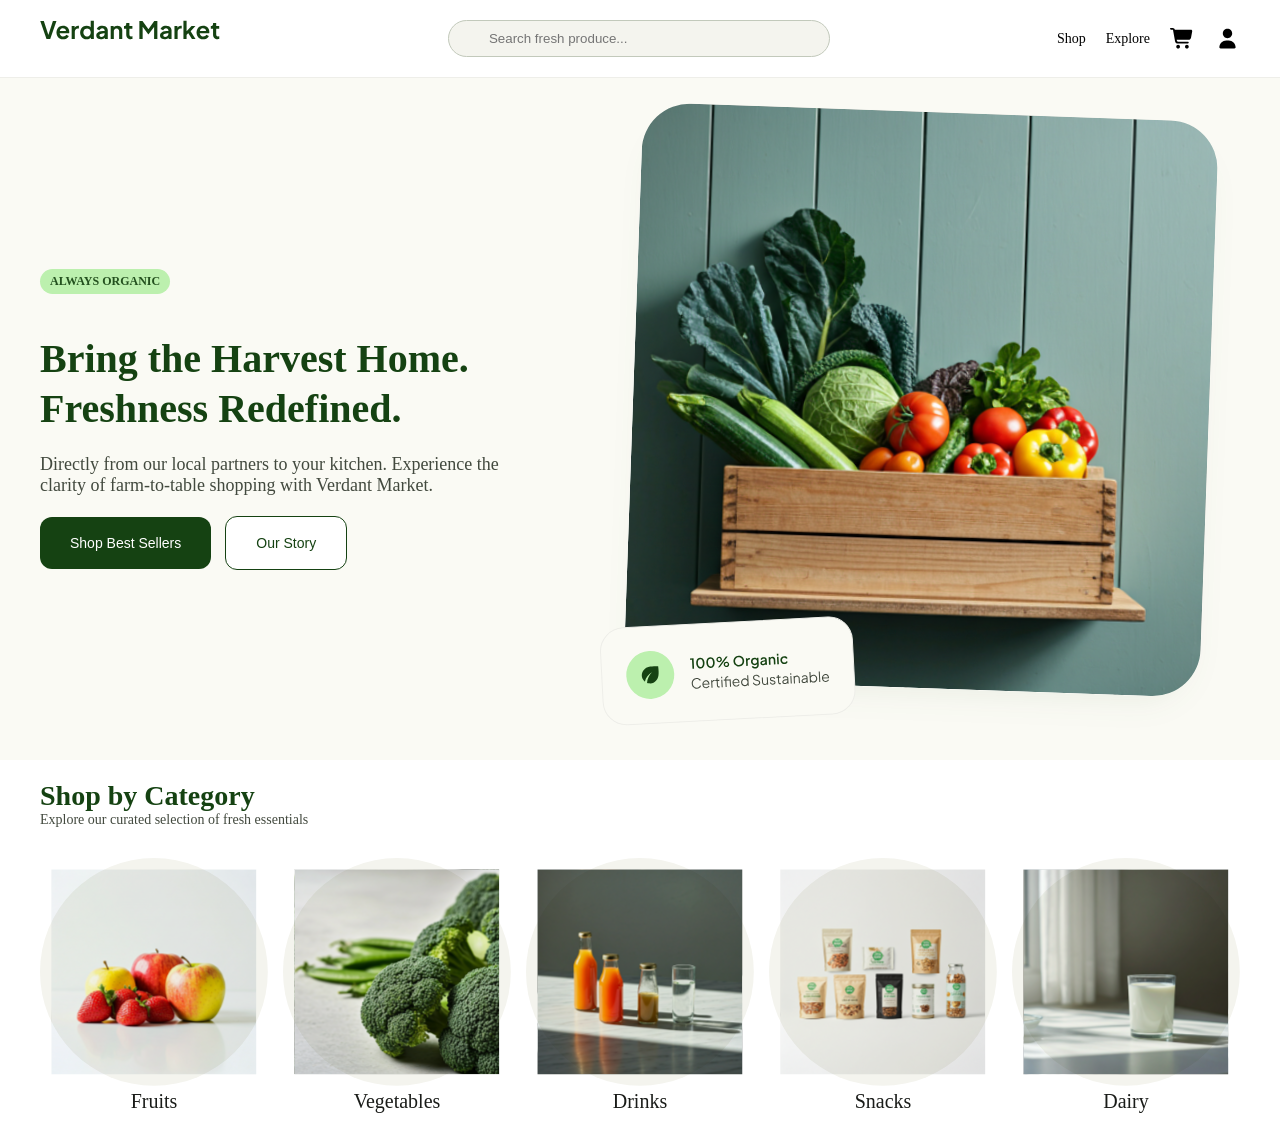
==== index.html @ 150e4558 "Создал 3-ий section" ====
<!doctype html>
<html lang="en">
  <head>
    <meta charset="UTF-8" />
    <meta name="viewport" content="width=device-width, initial-scale=1.0" />
    <title>Document</title>
    <link rel="stylesheet" href="./style.css" />
  </head>
  <body>
    <head>
      <section class="q">
        <img src="./img/logo.svg" alt="" class="e" />
        <form action="">
          <input type="text" class="w" placeholder="Search fresh produce..." />
        </form>
        <div class="r">
          <h3 class="t">Shop</h3>
          <h3 class="t">Explore</h3>
          <svg
            class="y"
            xmlns="http://www.w3.org/2000/svg"
            viewBox="0 0 640 640"
          >
            <!--!Font Awesome Free v7.2.0 by @fontawesome - https://fontawesome.com License - https://fontawesome.com/license/free Copyright 2026 Fonticons, Inc.-->
            <path
              fill="rgb(0, 0, 0)"
              d="M24 48C10.7 48 0 58.7 0 72C0 85.3 10.7 96 24 96L69.3 96C73.2 96 76.5 98.8 77.2 102.6L129.3 388.9C135.5 423.1 165.3 448 200.1 448L456 448C469.3 448 480 437.3 480 424C480 410.7 469.3 400 456 400L200.1 400C188.5 400 178.6 391.7 176.5 380.3L171.4 352L475 352C505.8 352 532.2 330.1 537.9 299.8L568.9 133.9C572.6 114.2 557.5 96 537.4 96L124.7 96L124.3 94C119.5 67.4 96.3 48 69.2 48L24 48zM208 576C234.5 576 256 554.5 256 528C256 501.5 234.5 480 208 480C181.5 480 160 501.5 160 528C160 554.5 181.5 576 208 576zM432 576C458.5 576 480 554.5 480 528C480 501.5 458.5 480 432 480C405.5 480 384 501.5 384 528C384 554.5 405.5 576 432 576z"
            />
          </svg>
          <svg
            class="y"
            xmlns="http://www.w3.org/2000/svg"
            viewBox="0 0 640 640"
          >
            <!--!Font Awesome Free v7.2.0 by @fontawesome - https://fontawesome.com License - https://fontawesome.com/license/free Copyright 2026 Fonticons, Inc.-->
            <path
              fill="rgb(0, 0, 0)"
              d="M320 312C386.3 312 440 258.3 440 192C440 125.7 386.3 72 320 72C253.7 72 200 125.7 200 192C200 258.3 253.7 312 320 312zM290.3 368C191.8 368 112 447.8 112 546.3C112 562.7 125.3 576 141.7 576L498.3 576C514.7 576 528 562.7 528 546.3C528 447.8 448.2 368 349.7 368L290.3 368z"
            />
          </svg>
        </div>
      </section>
    </head>
    <main>
      <section class="q s">
        <div>
          <p class="u">ALWAYS ORGANIC</p>
          <h3 class="i">
            Bring the Harvest Home. <br />
            Freshness Redefined.
          </h3>
          <h3 class="o">
            Directly from our local partners to your kitchen. Experience the
            <br />
            clarity of farm-to-table shopping with Verdant Market.
          </h3>
          <button class="p">Shop Best Sellers</button>
          <button class="p a">Our Story</button>
        </div>
        <div>
            <img src="./img/img1.svg" alt="">
        </div>
      </section>
      <section class="d">
        <h3 class="f">Shop by Category</h3>
        <h3 class="g">Explore our curated selection of fresh essentials</h3>
        <div class="h">
            <div class="j">
                <img src="img/img2.svg" class="l" alt="">
                <h3 class="k">Fruits</h3>
            </div>
            <div class="j">
                <img src="img/img3.svg" class="l" alt="">
                <h3 class="k">Vegetables</h3>
            </div>
            <div class="j">
                <img src="img/img4.svg" class="l" alt="">
                <h3 class="k">Drinks</h3>
            </div>
            <div class="j">
                <img src="img/img5.svg" class="l" alt="">
                <h3 class="k">Snacks</h3>
            </div>
            <div class="j c">
                <img src="img/img6.svg" class="l z" alt="">
                <h3 class="k">Dairy</h3>
            </div>
        </div>
      </section>
    </main>
  </body>
</html>
---- style.css ----
* {
  margin: 0px;
}
.q {
  display: flex;
  justify-content: space-between;
  padding: 20px 40px;
  align-items: center;
}
.w {
  width: 300px;
  border-radius: 30px;
  border: 1px solid #c2c9bb;
  background-color: #f4f4ee;
  padding: 10px 40px;
}
.e {
  margin-top: -20px;
}
.r {
  display: flex;
  gap: 20px;
  align-items: center;
}
.t {
  font-size: 14px;
  font-weight: 100;
}
.y {
  width: 25px;
}
.u {
  background-color: #bcf0ae;
  color: #23501e;
  border-radius: 30px;
  padding: 5px 10px;
  font-size: 12px;
  font-weight: 700;
  margin-bottom: 20px;
  display: inline-block;
}
.i {
  font-size: 40px;
  line-height: 50px;
  font-weight: 700;
  margin: 20px 0px;
  color: #154212;
}
.o {
  font-size: 18px;
  color: #42493e;
  font-weight: 100;
  margin: 20px 0px;
}
.p {
  background-color: #154212;
  color: white;
  font-size: 14px;
  font-weight: 500;
  border-radius: 12px;
  border: none;
  padding: 18px 30px;
  display: inline-block;
}
.a {
  color: #154212;
  border: 1px solid #154212;
  background-color: white;
  margin-left: 10px;
}
.s {
  background-color: #fafaf4;
  border-top: 1px solid #eeeee9;
}
.d {
  padding: 20px 40px;
}
.f {
  font-size: 28px;
  font-weight: 600;
  color: #154212;
}
.g {
  font-size: 14px;
  font-weight: 100;
  color: #42493e;
}
.h {
  margin-top: 30px;
  display: flex;
  align-items: center;
  justify-content: space-between;
}
.j {
  width: 19%;
  text-align: center;
  color: #1a1c19;
}
.k {
  font-size: 20px;
  font-weight: 300;
}
.l {
  width: 100%;
}
.z {
  width: 100%;
}
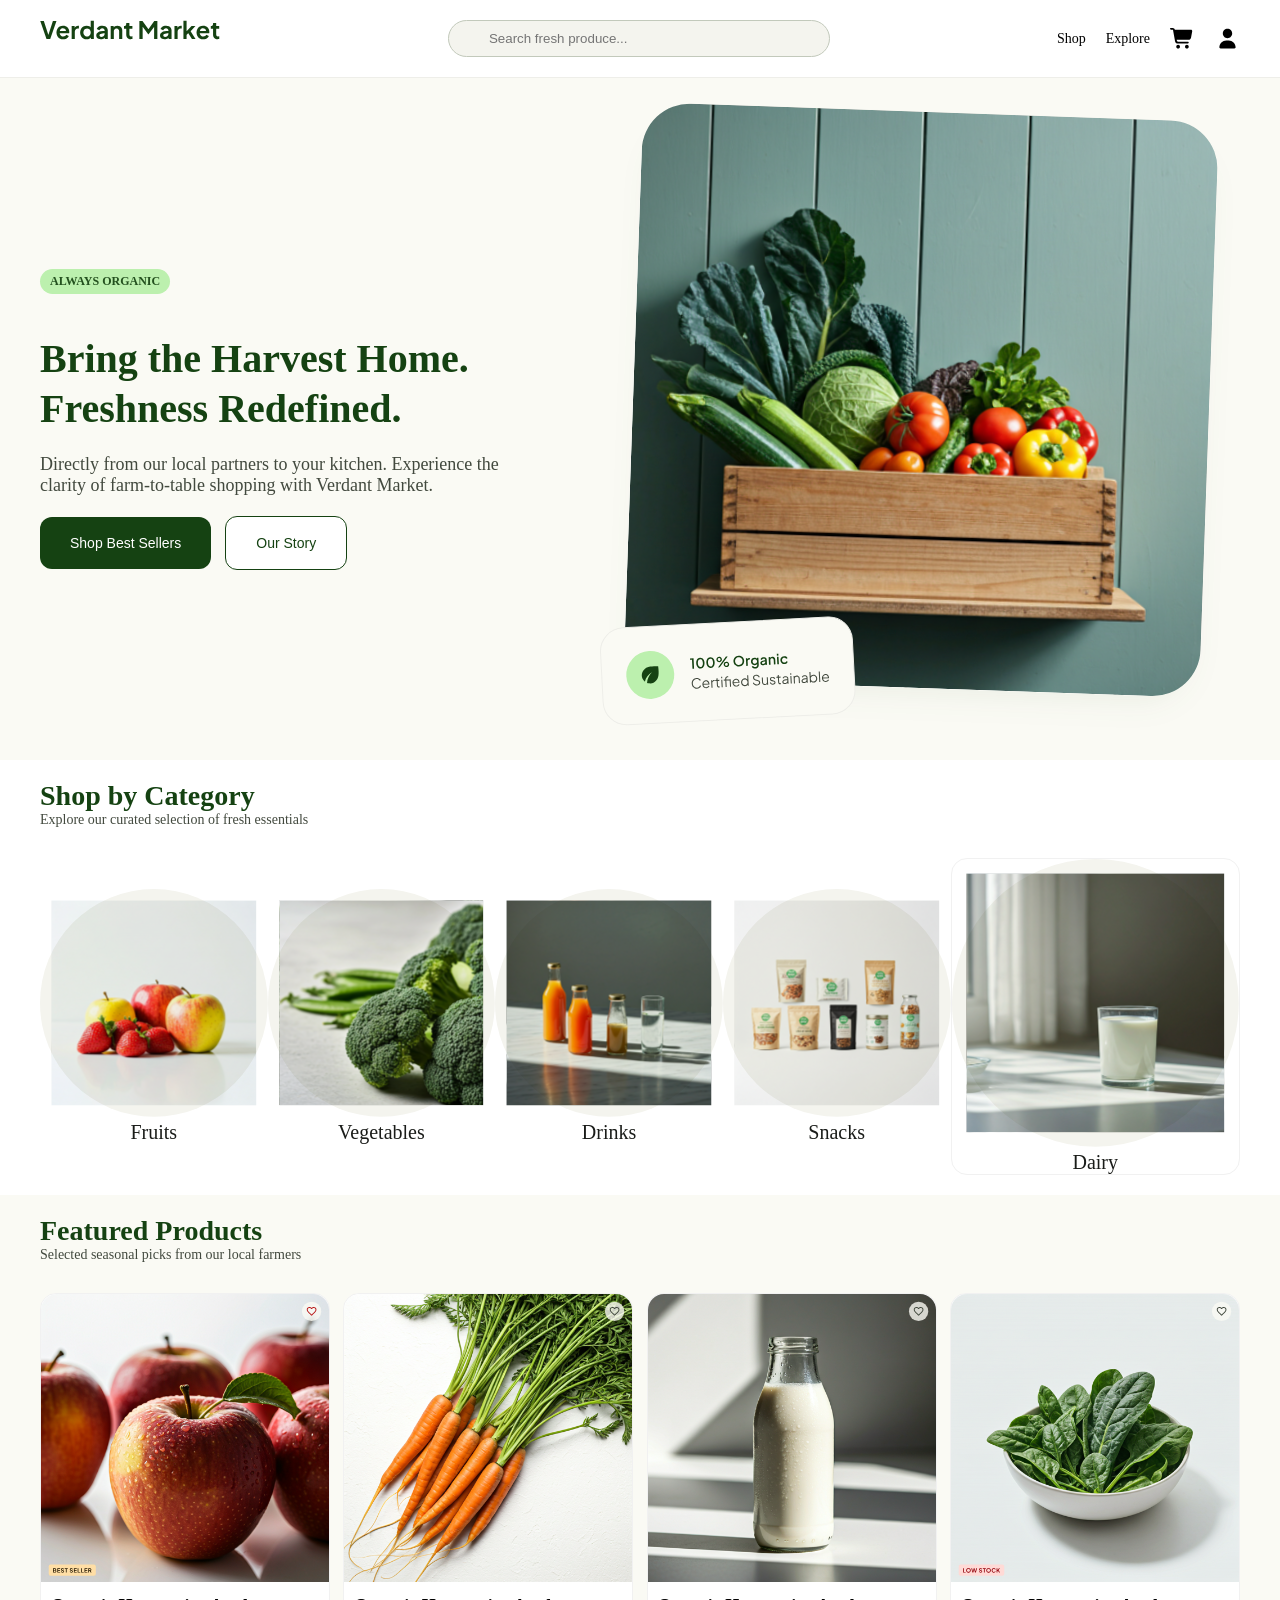
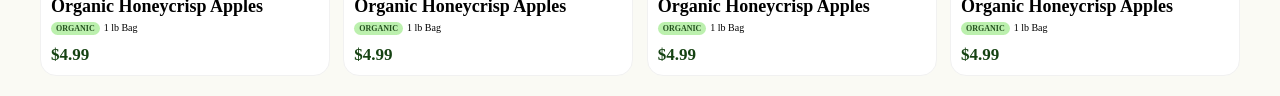
==== commit 0423f810: "Создал 4-ый section" ====
--- a/index.html
+++ b/index.html
@@ -58,32 +58,74 @@
           <button class="p a">Our Story</button>
         </div>
         <div>
-            <img src="./img/img1.svg" alt="">
+          <img src="./img/img1.svg" alt="" />
         </div>
       </section>
       <section class="d">
         <h3 class="f">Shop by Category</h3>
         <h3 class="g">Explore our curated selection of fresh essentials</h3>
         <div class="h">
-            <div class="j">
-                <img src="img/img2.svg" class="l" alt="">
-                <h3 class="k">Fruits</h3>
+          <div class="j">
+            <img src="img/img2.svg" class="l" alt="" />
+            <h3 class="k">Fruits</h3>
+          </div>
+          <div class="j">
+            <img src="img/img3.svg" class="l" alt="" />
+            <h3 class="k">Vegetables</h3>
+          </div>
+          <div class="j">
+            <img src="img/img4.svg" class="l" alt="" />
+            <h3 class="k">Drinks</h3>
+          </div>
+          <div class="j">
+            <img src="img/img5.svg" class="l" alt="" />
+            <h3 class="k">Snacks</h3>
+          </div>
+          <div class="j c">
+            <img src="img/img6.svg" class="l z" alt="" />
+            <h3 class="k">Dairy</h3>
+          </div>
+        </div>
+      </section>
+      <section class="d x">
+        <h3 class="f">Featured Products</h3>
+        <h3 class="g">Selected seasonal picks from our local farmers</h3>
+        <div class="h">
+            <div class="c">
+                <img src="./img/img7.svg" class="n" alt="">
+                <div class="v">
+                    <h3 class="b">Organic Honeycrisp Apples</h3>
+                    <p class="u m">ORGANIC</p>
+                    <p class="q2">1 lb Bag</p>
+                    <p class="w2">$4.99</p>
+                </div>
             </div>
-            <div class="j">
-                <img src="img/img3.svg" class="l" alt="">
-                <h3 class="k">Vegetables</h3>
+            <div class="c">
+                <img src="./img/img8.svg" class="n" alt="">
+                <div class="v">
+                    <h3 class="b">Organic Honeycrisp Apples</h3>
+                    <p class="u m">ORGANIC</p>
+                    <p class="q2">1 lb Bag</p>
+                    <p class="w2">$4.99</p>
+                </div>
             </div>
-            <div class="j">
-                <img src="img/img4.svg" class="l" alt="">
-                <h3 class="k">Drinks</h3>
+            <div class="c">
+                <img src="./img/img9.svg" class="n" alt="">
+                <div class="v">
+                    <h3 class="b">Organic Honeycrisp Apples</h3>
+                    <p class="u m">ORGANIC</p>
+                    <p class="q2">1 lb Bag</p>
+                    <p class="w2">$4.99</p>
+                </div>
             </div>
-            <div class="j">
-                <img src="img/img5.svg" class="l" alt="">
-                <h3 class="k">Snacks</h3>
-            </div>
-            <div class="j c">
-                <img src="img/img6.svg" class="l z" alt="">
-                <h3 class="k">Dairy</h3>
+            <div class="c">
+                <img src="./img/img10.svg" class="n" alt="">
+                <div class="v">
+                    <h3 class="b">Organic Honeycrisp Apples</h3>
+                    <p class="u m">ORGANIC</p>
+                    <p class="q2">1 lb Bag</p>
+                    <p class="w2">$4.99</p>
+                </div>
             </div>
         </div>
       </section>
--- a/style.css
+++ b/style.css
@@ -105,4 +105,40 @@
 }
 .z {
   width: 100%;
+}
+.x{
+  background-color: #fafaf4;
+}
+.c{
+  width: 24%;
+  border-radius: 16px;
+  border: 1px solid rgb(241, 241, 241);
+  background-color: white;
+}
+.v{
+  padding: 10px;
+}
+.b{
+  font-size: 18px;
+}
+.n{
+  width: 100%;
+  border-top-right-radius: 16px;
+  border-top-left-radius: 16px;
+}
+.m{
+  font-size: 8px;
+  font-weight: 900;
+  padding: 2px 5px;
+}
+.q2{
+  font-size: 10px;
+  display: inline-block;
+  font-weight: 500;
+}
+.w2{
+  color: #154212;
+  font-size: 17px;
+  font-weight: 600;
+  margin-top: -10px;
 }
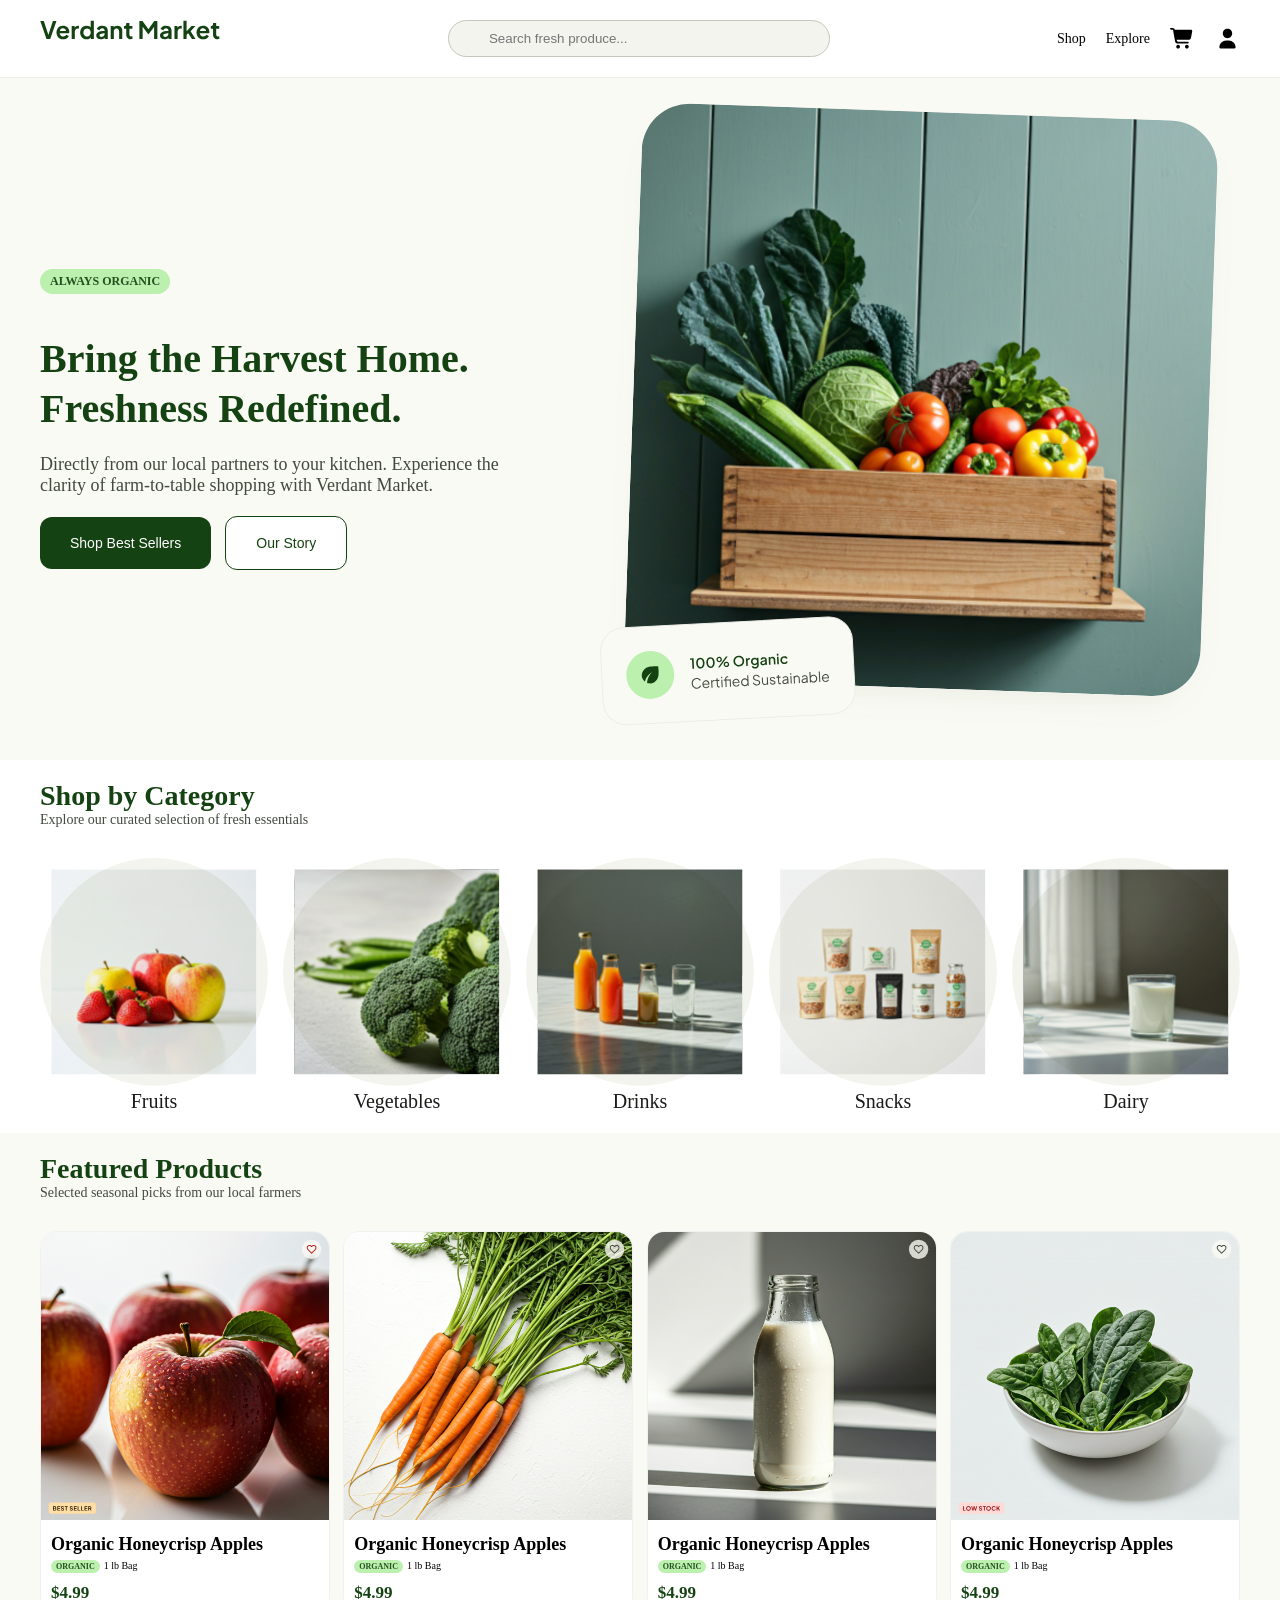
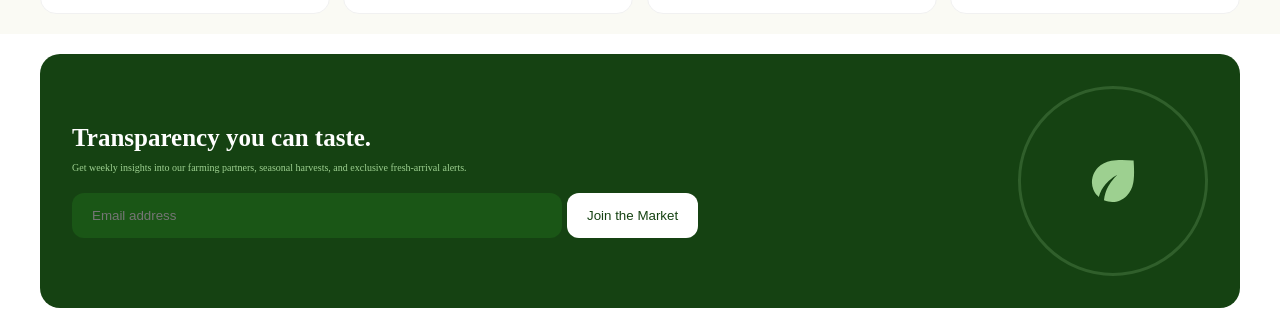
==== commit 4757eb17: "Создал 5-ый section" ====
--- a/index.html
+++ b/index.html
@@ -81,7 +81,7 @@
             <img src="img/img5.svg" class="l" alt="" />
             <h3 class="k">Snacks</h3>
           </div>
-          <div class="j c">
+          <div class="j">
             <img src="img/img6.svg" class="l z" alt="" />
             <h3 class="k">Dairy</h3>
           </div>
@@ -91,42 +91,58 @@
         <h3 class="f">Featured Products</h3>
         <h3 class="g">Selected seasonal picks from our local farmers</h3>
         <div class="h">
-            <div class="c">
-                <img src="./img/img7.svg" class="n" alt="">
-                <div class="v">
-                    <h3 class="b">Organic Honeycrisp Apples</h3>
-                    <p class="u m">ORGANIC</p>
-                    <p class="q2">1 lb Bag</p>
-                    <p class="w2">$4.99</p>
-                </div>
+          <div class="c">
+            <img src="./img/img7.svg" class="n" alt="" />
+            <div class="v">
+              <h3 class="b">Organic Honeycrisp Apples</h3>
+              <p class="u m">ORGANIC</p>
+              <p class="q2">1 lb Bag</p>
+              <p class="w2">$4.99</p>
             </div>
-            <div class="c">
-                <img src="./img/img8.svg" class="n" alt="">
-                <div class="v">
-                    <h3 class="b">Organic Honeycrisp Apples</h3>
-                    <p class="u m">ORGANIC</p>
-                    <p class="q2">1 lb Bag</p>
-                    <p class="w2">$4.99</p>
-                </div>
+          </div>
+          <div class="c">
+            <img src="./img/img8.svg" class="n" alt="" />
+            <div class="v">
+              <h3 class="b">Organic Honeycrisp Apples</h3>
+              <p class="u m">ORGANIC</p>
+              <p class="q2">1 lb Bag</p>
+              <p class="w2">$4.99</p>
             </div>
-            <div class="c">
-                <img src="./img/img9.svg" class="n" alt="">
-                <div class="v">
-                    <h3 class="b">Organic Honeycrisp Apples</h3>
-                    <p class="u m">ORGANIC</p>
-                    <p class="q2">1 lb Bag</p>
-                    <p class="w2">$4.99</p>
-                </div>
+          </div>
+          <div class="c">
+            <img src="./img/img9.svg" class="n" alt="" />
+            <div class="v">
+              <h3 class="b">Organic Honeycrisp Apples</h3>
+              <p class="u m">ORGANIC</p>
+              <p class="q2">1 lb Bag</p>
+              <p class="w2">$4.99</p>
             </div>
-            <div class="c">
-                <img src="./img/img10.svg" class="n" alt="">
-                <div class="v">
-                    <h3 class="b">Organic Honeycrisp Apples</h3>
-                    <p class="u m">ORGANIC</p>
-                    <p class="q2">1 lb Bag</p>
-                    <p class="w2">$4.99</p>
-                </div>
+          </div>
+          <div class="c">
+            <img src="./img/img10.svg" class="n" alt="" />
+            <div class="v">
+              <h3 class="b">Organic Honeycrisp Apples</h3>
+              <p class="u m">ORGANIC</p>
+              <p class="q2">1 lb Bag</p>
+              <p class="w2">$4.99</p>
             </div>
+          </div>
+        </div>
+      </section>
+      <section class="d e2">
+        <div class="r2">
+          <div>
+            <h3 class="t2">Transparency you can taste.</h3>
+            <h3 class="y2">
+              Get weekly insights into our farming partners, seasonal harvests,
+              and exclusive fresh-arrival alerts.
+            </h3>
+            <div class="u2">
+              <input type="email" class="i2" placeholder="Email address" />
+              <button class="o2">Join the Market</button>
+            </div>
+          </div>
+          <img src="./img/img11.svg" class="p2" alt="" />
         </div>
       </section>
     </main>
--- a/style.css
+++ b/style.css
@@ -106,39 +106,84 @@
 .z {
   width: 100%;
 }
-.x{
+.x {
   background-color: #fafaf4;
 }
-.c{
+.c {
   width: 24%;
   border-radius: 16px;
   border: 1px solid rgb(241, 241, 241);
   background-color: white;
 }
-.v{
+.v {
   padding: 10px;
 }
-.b{
+.b {
   font-size: 18px;
 }
-.n{
+.n {
   width: 100%;
   border-top-right-radius: 16px;
   border-top-left-radius: 16px;
 }
-.m{
+.m {
   font-size: 8px;
   font-weight: 900;
   padding: 2px 5px;
 }
-.q2{
+.q2 {
   font-size: 10px;
   display: inline-block;
   font-weight: 500;
 }
-.w2{
+.w2 {
   color: #154212;
   font-size: 17px;
   font-weight: 600;
   margin-top: -10px;
+}
+.e2 {
+  background-color: white;
+}
+.r2 {
+  background-color: #154212;
+  border-radius: 20px;
+  color: white;
+  padding: 32px;
+  display: flex;
+  align-items: center;
+  justify-content: space-between;
+}
+.t2 {
+  font-size: 25px;
+}
+.y2 {
+  font-size: 10px;
+  font-weight: 100;
+  color: #9dd090;
+  margin: 10px 0px;
+  margin-bottom: 20px;
+}
+.u2 {
+  display: flex;
+  gap: 5px;
+}
+.i2 {
+  background-color: #1b5717f1;
+  border: none;
+  border-radius: 12px;
+  border: #9dd090;
+  color: #9dd090;
+  width: 450px;
+  padding: 15px 20px;
+}
+.o2 {
+  background-color: white;
+  color: #154212;
+  padding: 15px 20px;
+  border: none;
+  border-radius: 12px;
+}
+.p2{
+  width: 190px;
 }
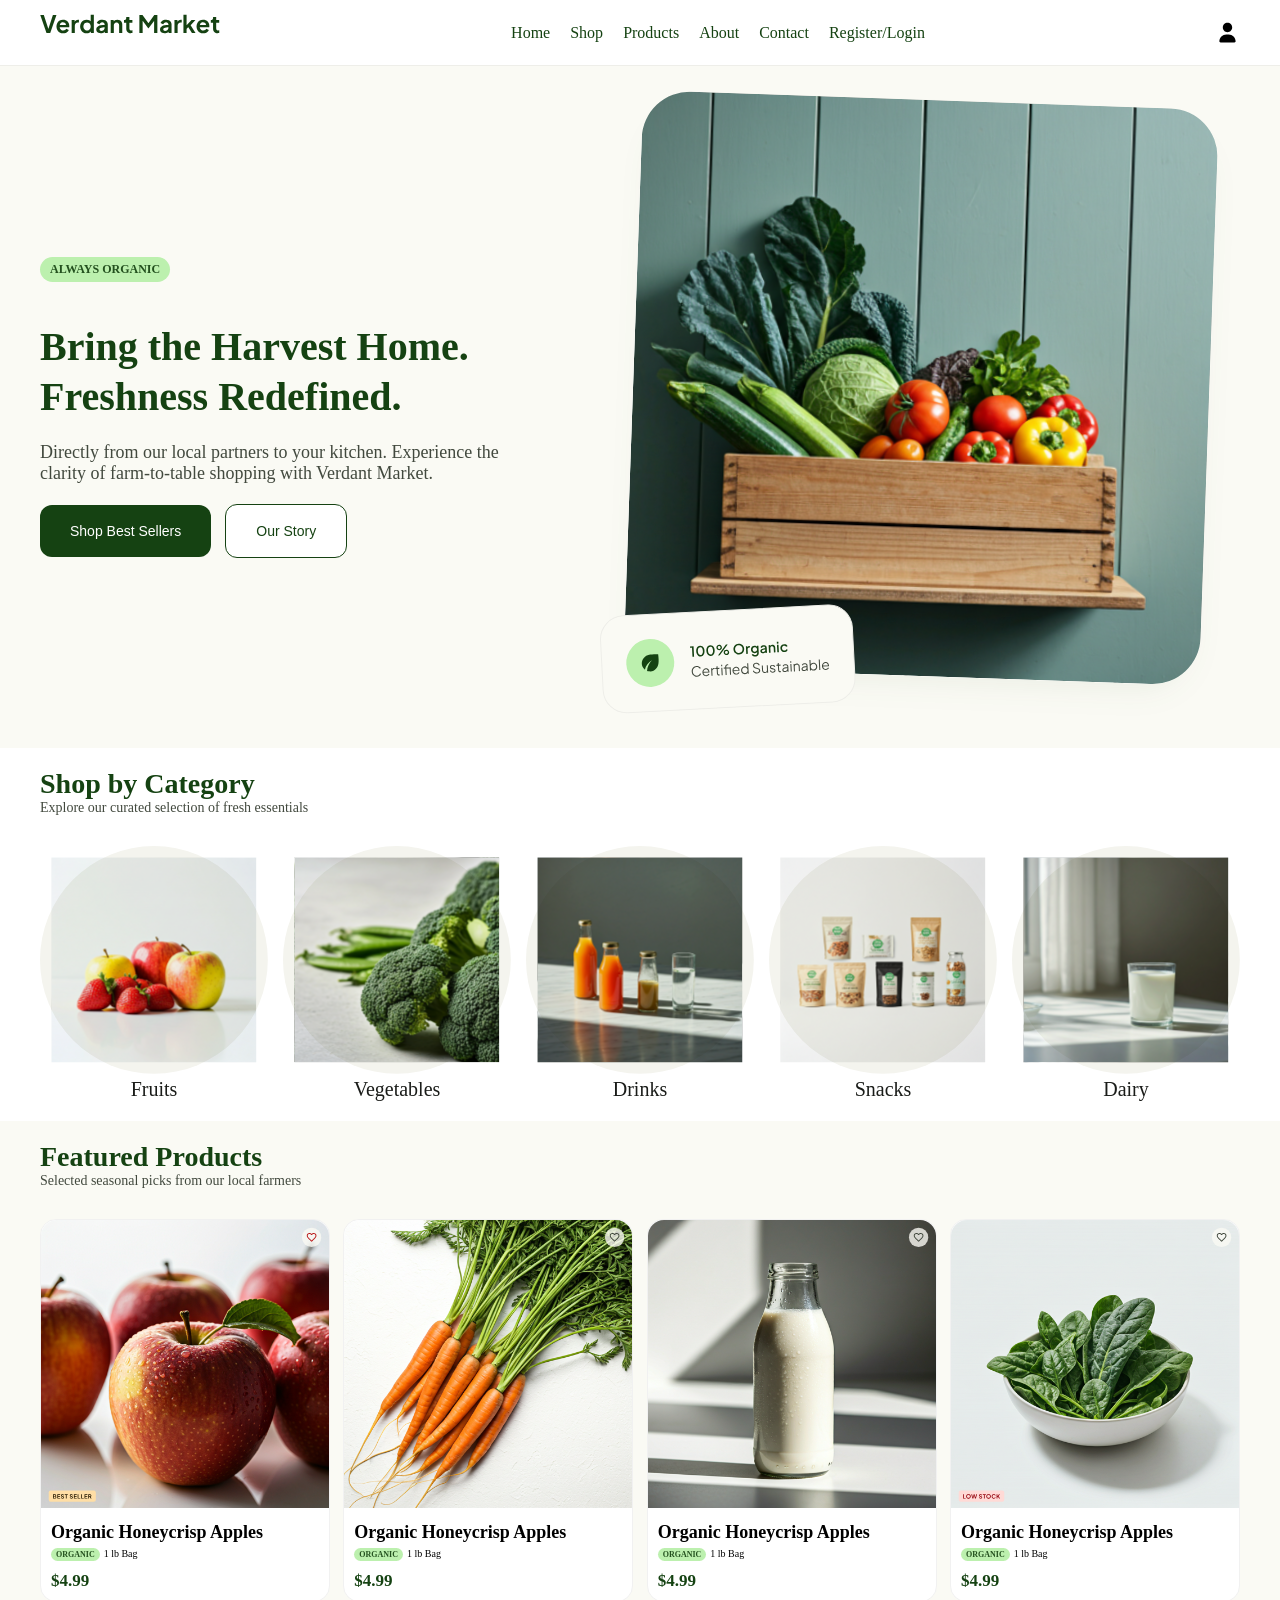
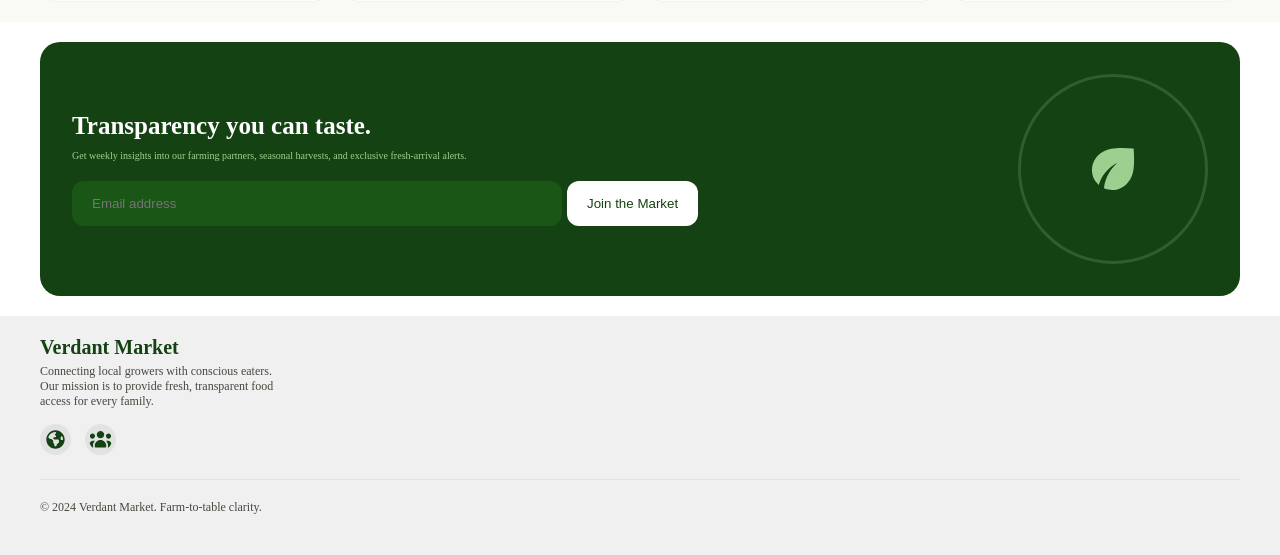
==== commit 487f74f1: "Cозал 3-ий page" ====
--- a/index.html
+++ b/index.html
@@ -10,23 +10,15 @@
     <head>
       <section class="q">
         <img src="./img/logo.svg" alt="" class="e" />
-        <form action="">
-          <input type="text" class="w" placeholder="Search fresh produce..." />
-        </form>
+        <div class="j2">
+        <a href="./index.html" class="h2">Home</a>
+        <a href="./shop.html" class="h2">Shop</a>
+        <a href="" class="h2">Products</a>
+        <a href="" class="h2">About</a>
+        <a href="" class="h2">Contact</a>
+        <a href="./register.html" class="h2">Register/Login</a>
+        </div>
         <div class="r">
-          <h3 class="t">Shop</h3>
-          <h3 class="t">Explore</h3>
-          <svg
-            class="y"
-            xmlns="http://www.w3.org/2000/svg"
-            viewBox="0 0 640 640"
-          >
-            <!--!Font Awesome Free v7.2.0 by @fontawesome - https://fontawesome.com License - https://fontawesome.com/license/free Copyright 2026 Fonticons, Inc.-->
-            <path
-              fill="rgb(0, 0, 0)"
-              d="M24 48C10.7 48 0 58.7 0 72C0 85.3 10.7 96 24 96L69.3 96C73.2 96 76.5 98.8 77.2 102.6L129.3 388.9C135.5 423.1 165.3 448 200.1 448L456 448C469.3 448 480 437.3 480 424C480 410.7 469.3 400 456 400L200.1 400C188.5 400 178.6 391.7 176.5 380.3L171.4 352L475 352C505.8 352 532.2 330.1 537.9 299.8L568.9 133.9C572.6 114.2 557.5 96 537.4 96L124.7 96L124.3 94C119.5 67.4 96.3 48 69.2 48L24 48zM208 576C234.5 576 256 554.5 256 528C256 501.5 234.5 480 208 480C181.5 480 160 501.5 160 528C160 554.5 181.5 576 208 576zM432 576C458.5 576 480 554.5 480 528C480 501.5 458.5 480 432 480C405.5 480 384 501.5 384 528C384 554.5 405.5 576 432 576z"
-            />
-          </svg>
           <svg
             class="y"
             xmlns="http://www.w3.org/2000/svg"
@@ -146,5 +138,20 @@
         </div>
       </section>
     </main>
+    <footer>
+      <section class="d d2">
+        <div>
+          <h3 class="a2">Verdant Market</h3>
+          <h3 class="s2">
+            Connecting local growers with conscious eaters. <br />
+            Our mission is to provide fresh, transparent food <br />
+            access for every family.
+          </h3>
+          <svg class="f2" xmlns="http://www.w3.org/2000/svg" viewBox="0 0 640 640"><!--!Font Awesome Free v7.2.0 by @fontawesome - https://fontawesome.com License - https://fontawesome.com/license/free Copyright 2026 Fonticons, Inc.--><path fill="#154212" d="M119.7 263.7L150.6 294.6C156.6 300.6 164.7 304 173.2 304L194.7 304C203.2 304 211.3 307.4 217.3 313.4L246.6 342.7C252.6 348.7 256 356.8 256 365.3L256 402.8C256 411.3 259.4 419.4 265.4 425.4L278.7 438.7C284.7 444.7 288.1 452.8 288.1 461.3L288.1 480C288.1 497.7 302.4 512 320.1 512C337.8 512 352.1 497.7 352.1 480L352.1 477.3C352.1 468.8 355.5 460.7 361.5 454.7L406.8 409.4C412.8 403.4 416.2 395.3 416.2 386.8L416.2 352.1C416.2 334.4 401.9 320.1 384.2 320.1L301.5 320.1C293 320.1 284.9 316.7 278.9 310.7L262.9 294.7C258.7 290.5 256.3 284.7 256.3 278.7C256.3 266.2 266.4 256.1 278.9 256.1L313.6 256.1C326.1 256.1 336.2 246 336.2 233.5C336.2 227.5 333.8 221.7 329.6 217.5L309.9 197.8C306 194 304 189.1 304 184C304 178.9 306 174 309.7 170.3L327 153C332.8 147.2 336.1 139.3 336.1 131.1C336.1 123.9 333.7 117.4 329.7 112.2C326.5 112.1 323.3 112 320.1 112C224.7 112 144.4 176.2 119.8 263.7zM528 320C528 285.4 519.6 252.8 504.6 224.2C498.2 225.1 491.9 228.1 486.7 233.3L473.3 246.7C467.3 252.7 463.9 260.8 463.9 269.3L463.9 304C463.9 321.7 478.2 336 495.9 336L520 336C522.5 336 525 335.7 527.3 335.2C527.7 330.2 527.8 325.1 527.8 320zM64 320C64 178.6 178.6 64 320 64C461.4 64 576 178.6 576 320C576 461.4 461.4 576 320 576C178.6 576 64 461.4 64 320z"/></svg>
+          <svg class="f2 g2" xmlns="http://www.w3.org/2000/svg" viewBox="0 0 640 640"><!--!Font Awesome Free v7.2.0 by @fontawesome - https://fontawesome.com License - https://fontawesome.com/license/free Copyright 2026 Fonticons, Inc.--><path fill="#154212" d="M320 80C377.4 80 424 126.6 424 184C424 241.4 377.4 288 320 288C262.6 288 216 241.4 216 184C216 126.6 262.6 80 320 80zM96 152C135.8 152 168 184.2 168 224C168 263.8 135.8 296 96 296C56.2 296 24 263.8 24 224C24 184.2 56.2 152 96 152zM0 480C0 409.3 57.3 352 128 352C140.8 352 153.2 353.9 164.9 357.4C132 394.2 112 442.8 112 496L112 512C112 523.4 114.4 534.2 118.7 544L32 544C14.3 544 0 529.7 0 512L0 480zM521.3 544C525.6 534.2 528 523.4 528 512L528 496C528 442.8 508 394.2 475.1 357.4C486.8 353.9 499.2 352 512 352C582.7 352 640 409.3 640 480L640 512C640 529.7 625.7 544 608 544L521.3 544zM472 224C472 184.2 504.2 152 544 152C583.8 152 616 184.2 616 224C616 263.8 583.8 296 544 296C504.2 296 472 263.8 472 224zM160 496C160 407.6 231.6 336 320 336C408.4 336 480 407.6 480 496L480 512C480 529.7 465.7 544 448 544L192 544C174.3 544 160 529.7 160 512L160 496z"/></svg>
+        </div>
+        <h3 class="k2">© 2024 Verdant Market. Farm-to-table clarity.</h3>
+      </section>
+    </footer>
   </body>
 </html>
--- a/style.css
+++ b/style.css
@@ -184,6 +184,46 @@
   border: none;
   border-radius: 12px;
 }
-.p2{
+.p2 {
   width: 190px;
+}
+.a2 {
+  color: #154212;
+  font-size: 20px;
+}
+.s2{
+  color: #42493e;
+  font-size: 12px;
+  font-weight: 100;
+  margin: 5px 0px;
+}
+.d2{
+  background-color: rgb(240, 240, 240);
+}
+.f2{
+  width: 23px;
+  margin-top: 10px;
+  display: inline-block;
+  padding: 4px;
+  border-radius: 50%;
+  background-color: rgb(226, 226, 226);
+}
+.g2{
+  margin-left: 10px;
+}
+.h2{
+  text-decoration: none;
+  color: #154212;
+}
+.j2{
+  display: flex;align-items: center;
+  gap: 20px;
+}
+.k2{
+  font-size: 12px;
+  color: #42493e;
+  font-weight: 100;
+  padding: 20px 0px;
+  border-top: 1px solid #e3e3de;
+  margin-top: 20px;
 }
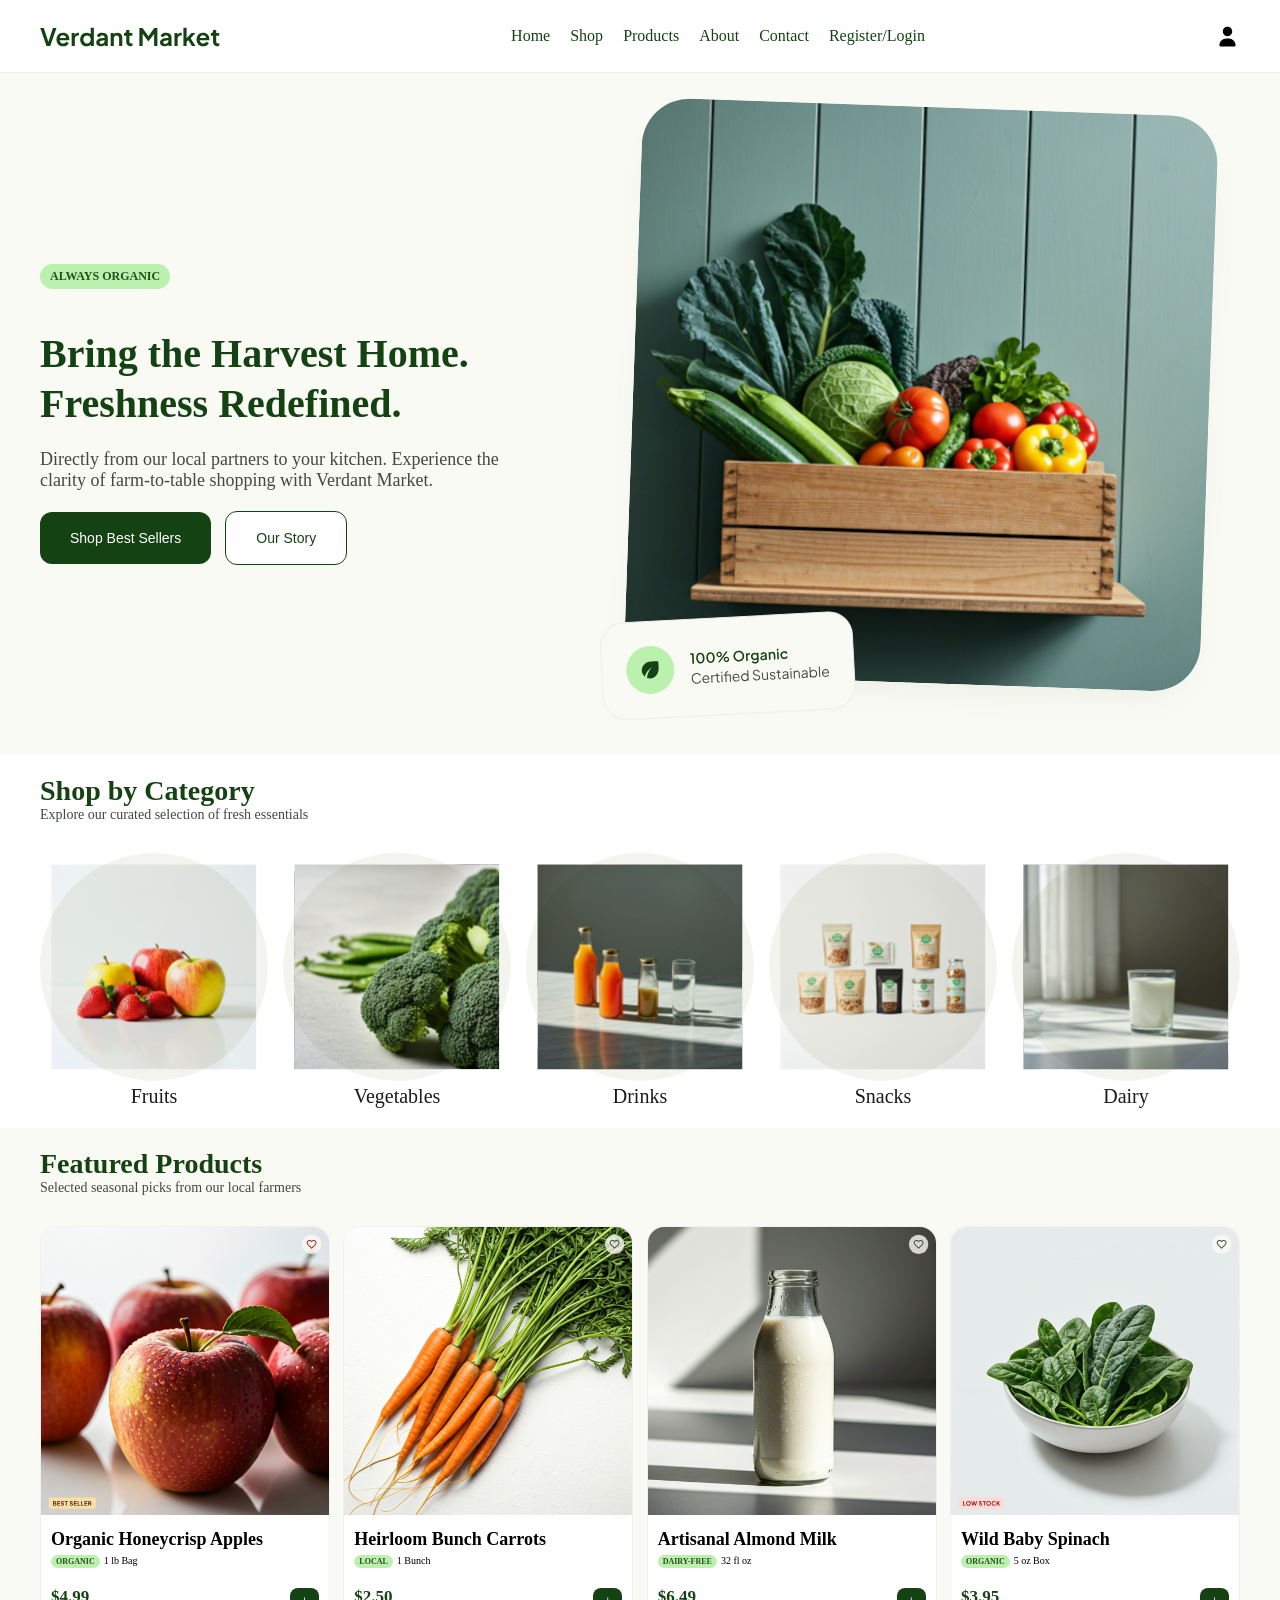
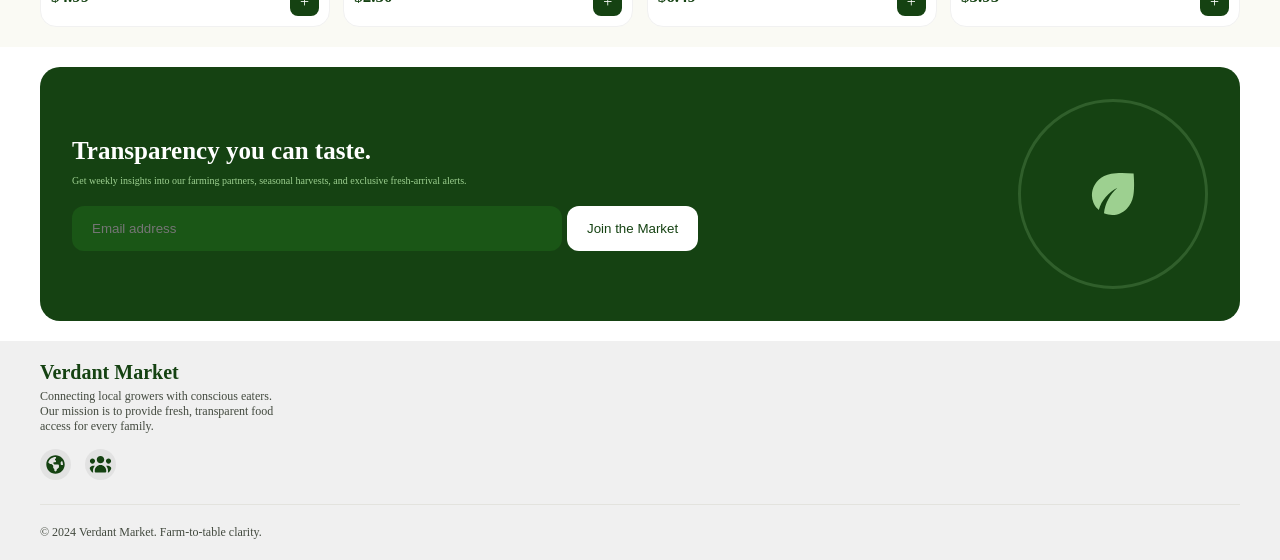
==== commit f0969381: "Сделал мобильные версии для трёх" ====
--- a/index.html
+++ b/index.html
@@ -11,14 +11,25 @@
       <section class="q">
         <img src="./img/logo.svg" alt="" class="e" />
         <div class="j2">
-        <a href="./index.html" class="h2">Home</a>
-        <a href="./shop.html" class="h2">Shop</a>
-        <a href="" class="h2">Products</a>
-        <a href="" class="h2">About</a>
-        <a href="" class="h2">Contact</a>
-        <a href="./register.html" class="h2">Register/Login</a>
+          <a href="./index.html" class="h2">Home</a>
+          <a href="./shop.html" class="h2">Shop</a>
+          <a href="" class="h2">Products</a>
+          <a href="" class="h2">About</a>
+          <a href="" class="h2">Contact</a>
+          <a href="./register.html" class="h2">Register/Login</a>
         </div>
         <div class="r">
+          <svg
+            class="l2"
+            xmlns="http://www.w3.org/2000/svg"
+            viewBox="0 0 640 640"
+          >
+            <!--!Font Awesome Free v7.2.0 by @fontawesome - https://fontawesome.com License - https://fontawesome.com/license/free Copyright 2026 Fonticons, Inc.-->
+            <path
+              fill="rgb(0, 0, 0)"
+              d="M96 160C96 142.3 110.3 128 128 128L512 128C529.7 128 544 142.3 544 160C544 177.7 529.7 192 512 192L128 192C110.3 192 96 177.7 96 160zM96 320C96 302.3 110.3 288 128 288L512 288C529.7 288 544 302.3 544 320C544 337.7 529.7 352 512 352L128 352C110.3 352 96 337.7 96 320zM544 480C544 497.7 529.7 512 512 512L128 512C110.3 512 96 497.7 96 480C96 462.3 110.3 448 128 448L512 448C529.7 448 544 462.3 544 480z"
+            />
+          </svg>
           <svg
             class="y"
             xmlns="http://www.w3.org/2000/svg"
@@ -50,7 +61,7 @@
           <button class="p a">Our Story</button>
         </div>
         <div>
-          <img src="./img/img1.svg" alt="" />
+          <img src="./img/img1.svg" class="z2" alt="" />
         </div>
       </section>
       <section class="d">
@@ -89,34 +100,46 @@
               <h3 class="b">Organic Honeycrisp Apples</h3>
               <p class="u m">ORGANIC</p>
               <p class="q2">1 lb Bag</p>
+              <div class="x2">
               <p class="w2">$4.99</p>
+              <p class="c2">+</p>
+              </div>
             </div>
           </div>
           <div class="c">
             <img src="./img/img8.svg" class="n" alt="" />
             <div class="v">
-              <h3 class="b">Organic Honeycrisp Apples</h3>
+              <h3 class="b">Heirloom Bunch Carrots</h3>
+              <p class="u m">LOCAL</p>
+              <p class="q2">1 Bunch</p>
+              <div class="x2">
+              <p class="w2">$2.50</p>
+              <p class="c2">+</p>
+              </div>
+            </div>
+          </div>
+          <div class="c">
+            <img src="./img/img9.svg" class="n" alt="" />
+            <div class="v">
+              <h3 class="b">Artisanal Almond Milk</h3>
+              <p class="u m">DAIRY-FREE</p>
+              <p class="q2">32 fl oz</p>
+              <div class="x2">
+              <p class="w2">$6.49</p>
+              <p class="c2">+</p>
+              </div>
+            </div>
+          </div>
+          <div class="c">
+            <img src="./img/img10.svg" class="n" alt="" />
+            <div class="v">
+              <h3 class="b">Wild Baby Spinach</h3>
               <p class="u m">ORGANIC</p>
-              <p class="q2">1 lb Bag</p>
-              <p class="w2">$4.99</p>
-            </div>
-          </div>
-          <div class="c">
-            <img src="./img/img9.svg" class="n" alt="" />
-            <div class="v">
-              <h3 class="b">Organic Honeycrisp Apples</h3>
-              <p class="u m">ORGANIC</p>
-              <p class="q2">1 lb Bag</p>
-              <p class="w2">$4.99</p>
-            </div>
-          </div>
-          <div class="c">
-            <img src="./img/img10.svg" class="n" alt="" />
-            <div class="v">
-              <h3 class="b">Organic Honeycrisp Apples</h3>
-              <p class="u m">ORGANIC</p>
-              <p class="q2">1 lb Bag</p>
-              <p class="w2">$4.99</p>
+              <p class="q2">5 oz Box</p>
+              <div class="x2">
+              <p class="w2">$3.95</p>
+              <p class="c2">+</p>
+              </div>
             </div>
           </div>
         </div>
@@ -147,8 +170,28 @@
             Our mission is to provide fresh, transparent food <br />
             access for every family.
           </h3>
-          <svg class="f2" xmlns="http://www.w3.org/2000/svg" viewBox="0 0 640 640"><!--!Font Awesome Free v7.2.0 by @fontawesome - https://fontawesome.com License - https://fontawesome.com/license/free Copyright 2026 Fonticons, Inc.--><path fill="#154212" d="M119.7 263.7L150.6 294.6C156.6 300.6 164.7 304 173.2 304L194.7 304C203.2 304 211.3 307.4 217.3 313.4L246.6 342.7C252.6 348.7 256 356.8 256 365.3L256 402.8C256 411.3 259.4 419.4 265.4 425.4L278.7 438.7C284.7 444.7 288.1 452.8 288.1 461.3L288.1 480C288.1 497.7 302.4 512 320.1 512C337.8 512 352.1 497.7 352.1 480L352.1 477.3C352.1 468.8 355.5 460.7 361.5 454.7L406.8 409.4C412.8 403.4 416.2 395.3 416.2 386.8L416.2 352.1C416.2 334.4 401.9 320.1 384.2 320.1L301.5 320.1C293 320.1 284.9 316.7 278.9 310.7L262.9 294.7C258.7 290.5 256.3 284.7 256.3 278.7C256.3 266.2 266.4 256.1 278.9 256.1L313.6 256.1C326.1 256.1 336.2 246 336.2 233.5C336.2 227.5 333.8 221.7 329.6 217.5L309.9 197.8C306 194 304 189.1 304 184C304 178.9 306 174 309.7 170.3L327 153C332.8 147.2 336.1 139.3 336.1 131.1C336.1 123.9 333.7 117.4 329.7 112.2C326.5 112.1 323.3 112 320.1 112C224.7 112 144.4 176.2 119.8 263.7zM528 320C528 285.4 519.6 252.8 504.6 224.2C498.2 225.1 491.9 228.1 486.7 233.3L473.3 246.7C467.3 252.7 463.9 260.8 463.9 269.3L463.9 304C463.9 321.7 478.2 336 495.9 336L520 336C522.5 336 525 335.7 527.3 335.2C527.7 330.2 527.8 325.1 527.8 320zM64 320C64 178.6 178.6 64 320 64C461.4 64 576 178.6 576 320C576 461.4 461.4 576 320 576C178.6 576 64 461.4 64 320z"/></svg>
-          <svg class="f2 g2" xmlns="http://www.w3.org/2000/svg" viewBox="0 0 640 640"><!--!Font Awesome Free v7.2.0 by @fontawesome - https://fontawesome.com License - https://fontawesome.com/license/free Copyright 2026 Fonticons, Inc.--><path fill="#154212" d="M320 80C377.4 80 424 126.6 424 184C424 241.4 377.4 288 320 288C262.6 288 216 241.4 216 184C216 126.6 262.6 80 320 80zM96 152C135.8 152 168 184.2 168 224C168 263.8 135.8 296 96 296C56.2 296 24 263.8 24 224C24 184.2 56.2 152 96 152zM0 480C0 409.3 57.3 352 128 352C140.8 352 153.2 353.9 164.9 357.4C132 394.2 112 442.8 112 496L112 512C112 523.4 114.4 534.2 118.7 544L32 544C14.3 544 0 529.7 0 512L0 480zM521.3 544C525.6 534.2 528 523.4 528 512L528 496C528 442.8 508 394.2 475.1 357.4C486.8 353.9 499.2 352 512 352C582.7 352 640 409.3 640 480L640 512C640 529.7 625.7 544 608 544L521.3 544zM472 224C472 184.2 504.2 152 544 152C583.8 152 616 184.2 616 224C616 263.8 583.8 296 544 296C504.2 296 472 263.8 472 224zM160 496C160 407.6 231.6 336 320 336C408.4 336 480 407.6 480 496L480 512C480 529.7 465.7 544 448 544L192 544C174.3 544 160 529.7 160 512L160 496z"/></svg>
+          <svg
+            class="f2"
+            xmlns="http://www.w3.org/2000/svg"
+            viewBox="0 0 640 640"
+          >
+            <!--!Font Awesome Free v7.2.0 by @fontawesome - https://fontawesome.com License - https://fontawesome.com/license/free Copyright 2026 Fonticons, Inc.-->
+            <path
+              fill="#154212"
+              d="M119.7 263.7L150.6 294.6C156.6 300.6 164.7 304 173.2 304L194.7 304C203.2 304 211.3 307.4 217.3 313.4L246.6 342.7C252.6 348.7 256 356.8 256 365.3L256 402.8C256 411.3 259.4 419.4 265.4 425.4L278.7 438.7C284.7 444.7 288.1 452.8 288.1 461.3L288.1 480C288.1 497.7 302.4 512 320.1 512C337.8 512 352.1 497.7 352.1 480L352.1 477.3C352.1 468.8 355.5 460.7 361.5 454.7L406.8 409.4C412.8 403.4 416.2 395.3 416.2 386.8L416.2 352.1C416.2 334.4 401.9 320.1 384.2 320.1L301.5 320.1C293 320.1 284.9 316.7 278.9 310.7L262.9 294.7C258.7 290.5 256.3 284.7 256.3 278.7C256.3 266.2 266.4 256.1 278.9 256.1L313.6 256.1C326.1 256.1 336.2 246 336.2 233.5C336.2 227.5 333.8 221.7 329.6 217.5L309.9 197.8C306 194 304 189.1 304 184C304 178.9 306 174 309.7 170.3L327 153C332.8 147.2 336.1 139.3 336.1 131.1C336.1 123.9 333.7 117.4 329.7 112.2C326.5 112.1 323.3 112 320.1 112C224.7 112 144.4 176.2 119.8 263.7zM528 320C528 285.4 519.6 252.8 504.6 224.2C498.2 225.1 491.9 228.1 486.7 233.3L473.3 246.7C467.3 252.7 463.9 260.8 463.9 269.3L463.9 304C463.9 321.7 478.2 336 495.9 336L520 336C522.5 336 525 335.7 527.3 335.2C527.7 330.2 527.8 325.1 527.8 320zM64 320C64 178.6 178.6 64 320 64C461.4 64 576 178.6 576 320C576 461.4 461.4 576 320 576C178.6 576 64 461.4 64 320z"
+            />
+          </svg>
+          <svg
+            class="f2 g2"
+            xmlns="http://www.w3.org/2000/svg"
+            viewBox="0 0 640 640"
+          >
+            <!--!Font Awesome Free v7.2.0 by @fontawesome - https://fontawesome.com License - https://fontawesome.com/license/free Copyright 2026 Fonticons, Inc.-->
+            <path
+              fill="#154212"
+              d="M320 80C377.4 80 424 126.6 424 184C424 241.4 377.4 288 320 288C262.6 288 216 241.4 216 184C216 126.6 262.6 80 320 80zM96 152C135.8 152 168 184.2 168 224C168 263.8 135.8 296 96 296C56.2 296 24 263.8 24 224C24 184.2 56.2 152 96 152zM0 480C0 409.3 57.3 352 128 352C140.8 352 153.2 353.9 164.9 357.4C132 394.2 112 442.8 112 496L112 512C112 523.4 114.4 534.2 118.7 544L32 544C14.3 544 0 529.7 0 512L0 480zM521.3 544C525.6 534.2 528 523.4 528 512L528 496C528 442.8 508 394.2 475.1 357.4C486.8 353.9 499.2 352 512 352C582.7 352 640 409.3 640 480L640 512C640 529.7 625.7 544 608 544L521.3 544zM472 224C472 184.2 504.2 152 544 152C583.8 152 616 184.2 616 224C616 263.8 583.8 296 544 296C504.2 296 472 263.8 472 224zM160 496C160 407.6 231.6 336 320 336C408.4 336 480 407.6 480 496L480 512C480 529.7 465.7 544 448 544L192 544C174.3 544 160 529.7 160 512L160 496z"
+            />
+          </svg>
         </div>
         <h3 class="k2">© 2024 Verdant Market. Farm-to-table clarity.</h3>
       </section>
--- a/style.css
+++ b/style.css
@@ -15,7 +15,7 @@
   padding: 10px 40px;
 }
 .e {
-  margin-top: -20px;
+  margin-top: 0px;
 }
 .r {
   display: flex;
@@ -191,16 +191,17 @@
   color: #154212;
   font-size: 20px;
 }
-.s2{
+.s2 {
   color: #42493e;
   font-size: 12px;
   font-weight: 100;
   margin: 5px 0px;
 }
-.d2{
+.d2 {
   background-color: rgb(240, 240, 240);
-}
-.f2{
+  padding-bottom: 0px;
+}
+.f2 {
   width: 23px;
   margin-top: 10px;
   display: inline-block;
@@ -208,22 +209,159 @@
   border-radius: 50%;
   background-color: rgb(226, 226, 226);
 }
-.g2{
+.g2 {
   margin-left: 10px;
 }
-.h2{
+.h2 {
   text-decoration: none;
   color: #154212;
 }
-.j2{
-  display: flex;align-items: center;
+.j2 {
+  display: flex;
+  align-items: center;
   gap: 20px;
 }
-.k2{
+.k2 {
   font-size: 12px;
   color: #42493e;
   font-weight: 100;
   padding: 20px 0px;
   border-top: 1px solid #e3e3de;
   margin-top: 20px;
-}+}
+.l2 {
+  display: none;
+}
+.x2 {
+  display: flex;
+  justify-content: space-between;
+  align-items: center;
+}
+.c2 {
+  padding: 5px 10px;
+  border-radius: 8px;
+  background-color: #154212;
+  color: white;
+}
+@media (max-width: 640px) {
+  .q {
+    padding: 5px 10px;
+  }
+  .j2 {
+    display: none;
+  }
+  .l2 {
+    display: inherit;
+    width: 25px;
+  }
+  .u {
+    font-size: 8px;
+  }
+  .i {
+    font-size: 15px;
+    line-height: normal;
+    margin-bottom: 0px;
+  }
+  .o {
+    font-size: 10px;
+    margin-top: 10px;
+  }
+  .z2 {
+    width: 180px;
+  }
+  .s {
+    padding: 50px 10px;
+  }
+  .p {
+    padding: 8px 16px;
+    border-radius: 5px;
+    font-size: 8px;
+  }
+  .a {
+    margin-left: 5px;
+  }
+  .d {
+    padding: 50px 10px;
+  }
+  .f {
+    font-size: 18px;
+  }
+  .g {
+    font-size: 12px;
+  }
+  .k {
+    font-size: 12px;
+  }
+  .b {
+    font-size: 6px;
+    font-weight: 500;
+  }
+  .v {
+    padding: 5px;
+  }
+  .m {
+    font-size: 4px;
+  }
+  .q2 {
+    font-size: 5px;
+  }
+  .w2 {
+    font-size: 10px;
+  }
+  .c {
+    width: 23%;
+  }
+  .c2 {
+    border-radius: 5px;
+    padding: 2px 6px;
+    font-size: 12px;
+  }
+  .x2 {
+    align-items: center;
+  }
+  .r2 {
+    border-radius: 10px;
+    padding: 20px 10px;
+  }
+  .t2 {
+    font-size: 12px;
+  }
+  .y2 {
+    font-size: 5px;
+    margin-top: 3px;
+  }
+  .i2 {
+    width: 130px;
+    height: 20px;
+    border-radius: 5px;
+    padding: 2px 10px;
+    font-size: 6px;
+  }
+  .o2 {
+    width: 70px;
+    height: 23px;
+    border-radius: 5px;
+    padding: 2px 10px;
+    font-size: 6px;
+  }
+  .p2 {
+    width: 80px;
+  }
+  .a2 {
+    font-size: 16px;
+  }
+  .d2 {
+    padding: 20px 10px;
+  }
+  .s2 {
+    font-size: 10px;
+    font-weight: 100;
+  }
+  .f2 {
+    width: 15px;
+  }
+  .k2 {
+    font-size: 10px;
+    padding-bottom: 0px;
+  }
+}
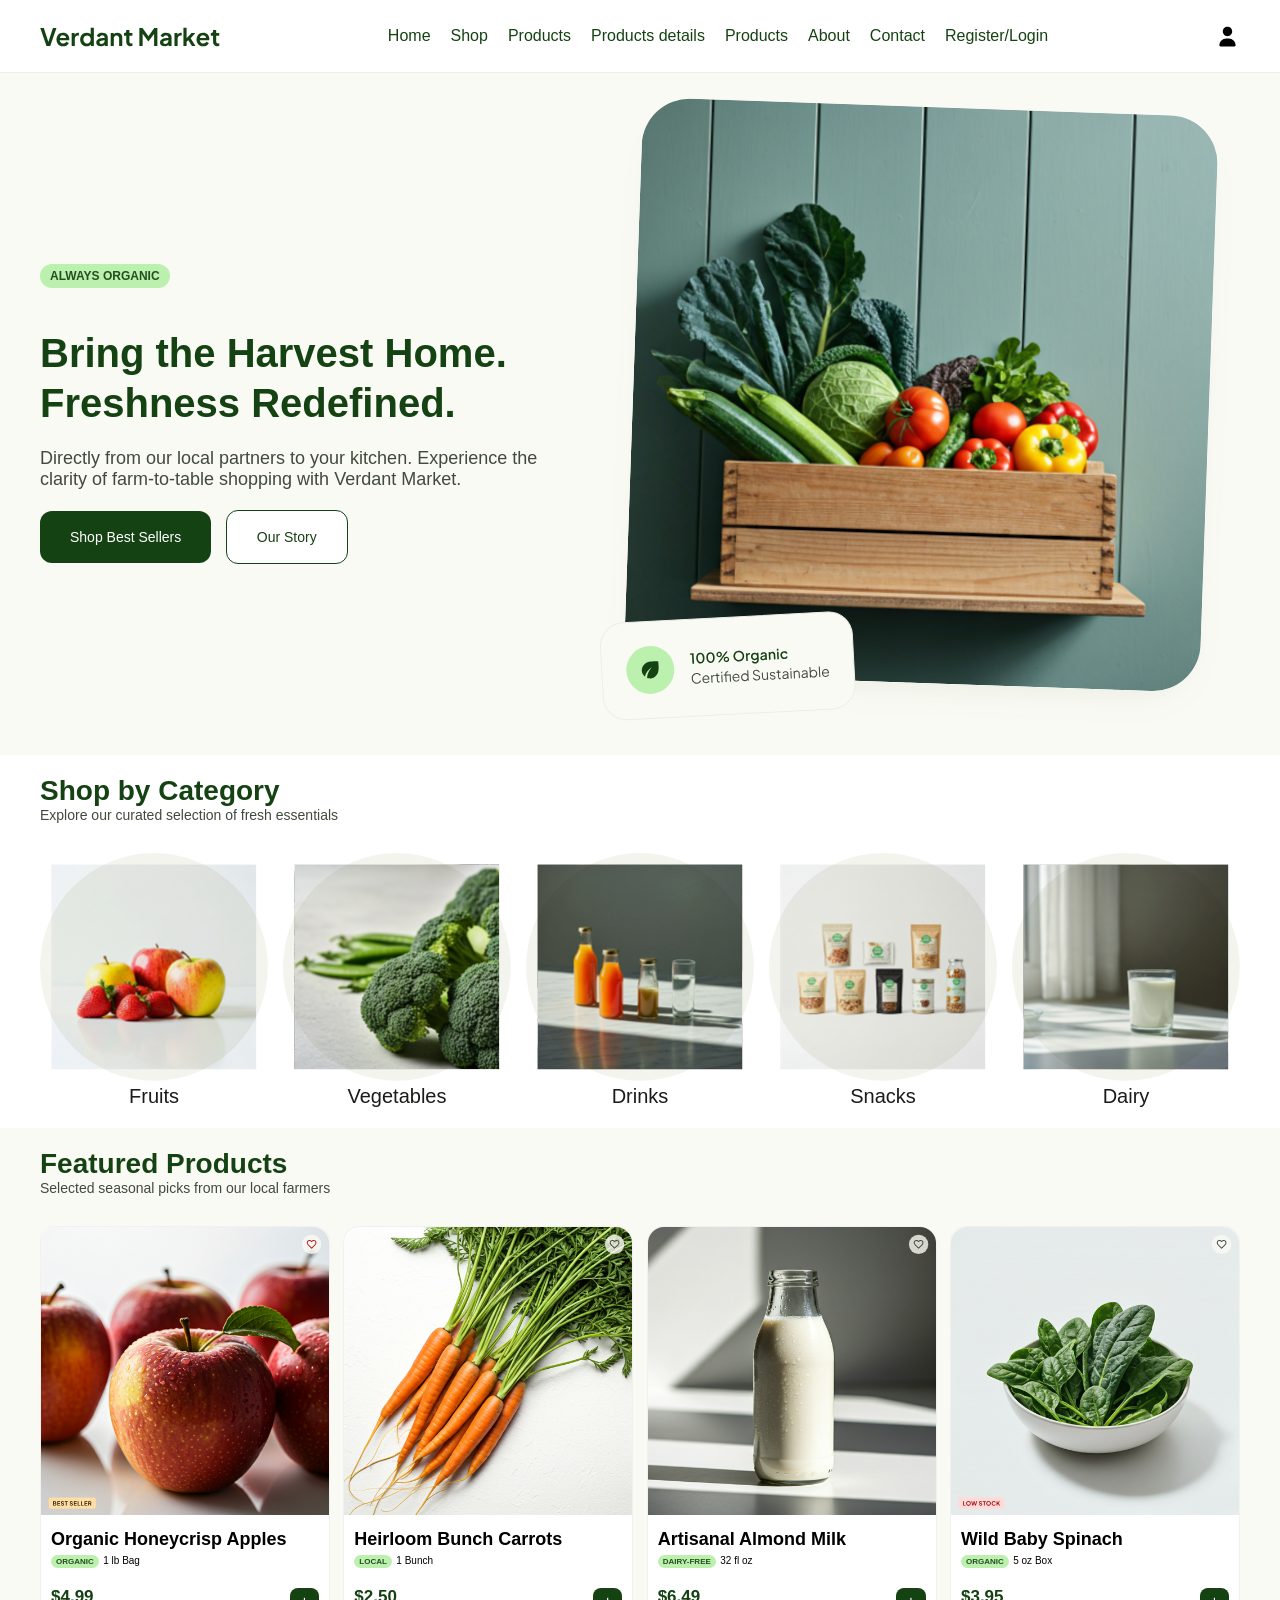
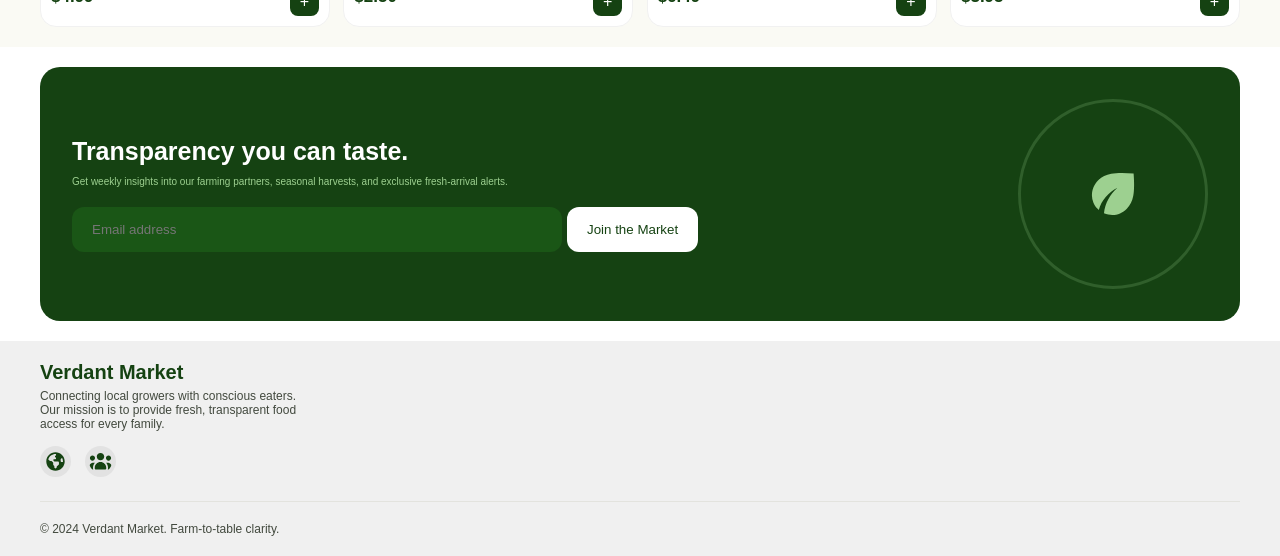
==== commit a12f0afe: "Создал 4-ый с мобильной версией и 5-ый без" ====
--- a/index.html
+++ b/index.html
@@ -13,7 +13,9 @@
         <div class="j2">
           <a href="./index.html" class="h2">Home</a>
           <a href="./shop.html" class="h2">Shop</a>
-          <a href="" class="h2">Products</a>
+          <a href="./products.html" class="h2">Products</a>
+          <a href="./products-details.html" class="h2">Products details</a>
+          <a href="./products.html" class="h2">Products</a>
           <a href="" class="h2">About</a>
           <a href="" class="h2">Contact</a>
           <a href="./register.html" class="h2">Register/Login</a>
--- a/style.css
+++ b/style.css
@@ -1,5 +1,9 @@
 * {
   margin: 0px;
+  font-family: "Plus Jakarta Sans", sans-serif;
+  font-optical-sizing: auto;
+  font-weight: <weight>;
+  font-style: normal;
 }
 .q {
   display: flex;
@@ -364,4 +368,7 @@
     font-size: 10px;
     padding-bottom: 0px;
   }
-}
+  .y{
+    display: none;
+  }
+}
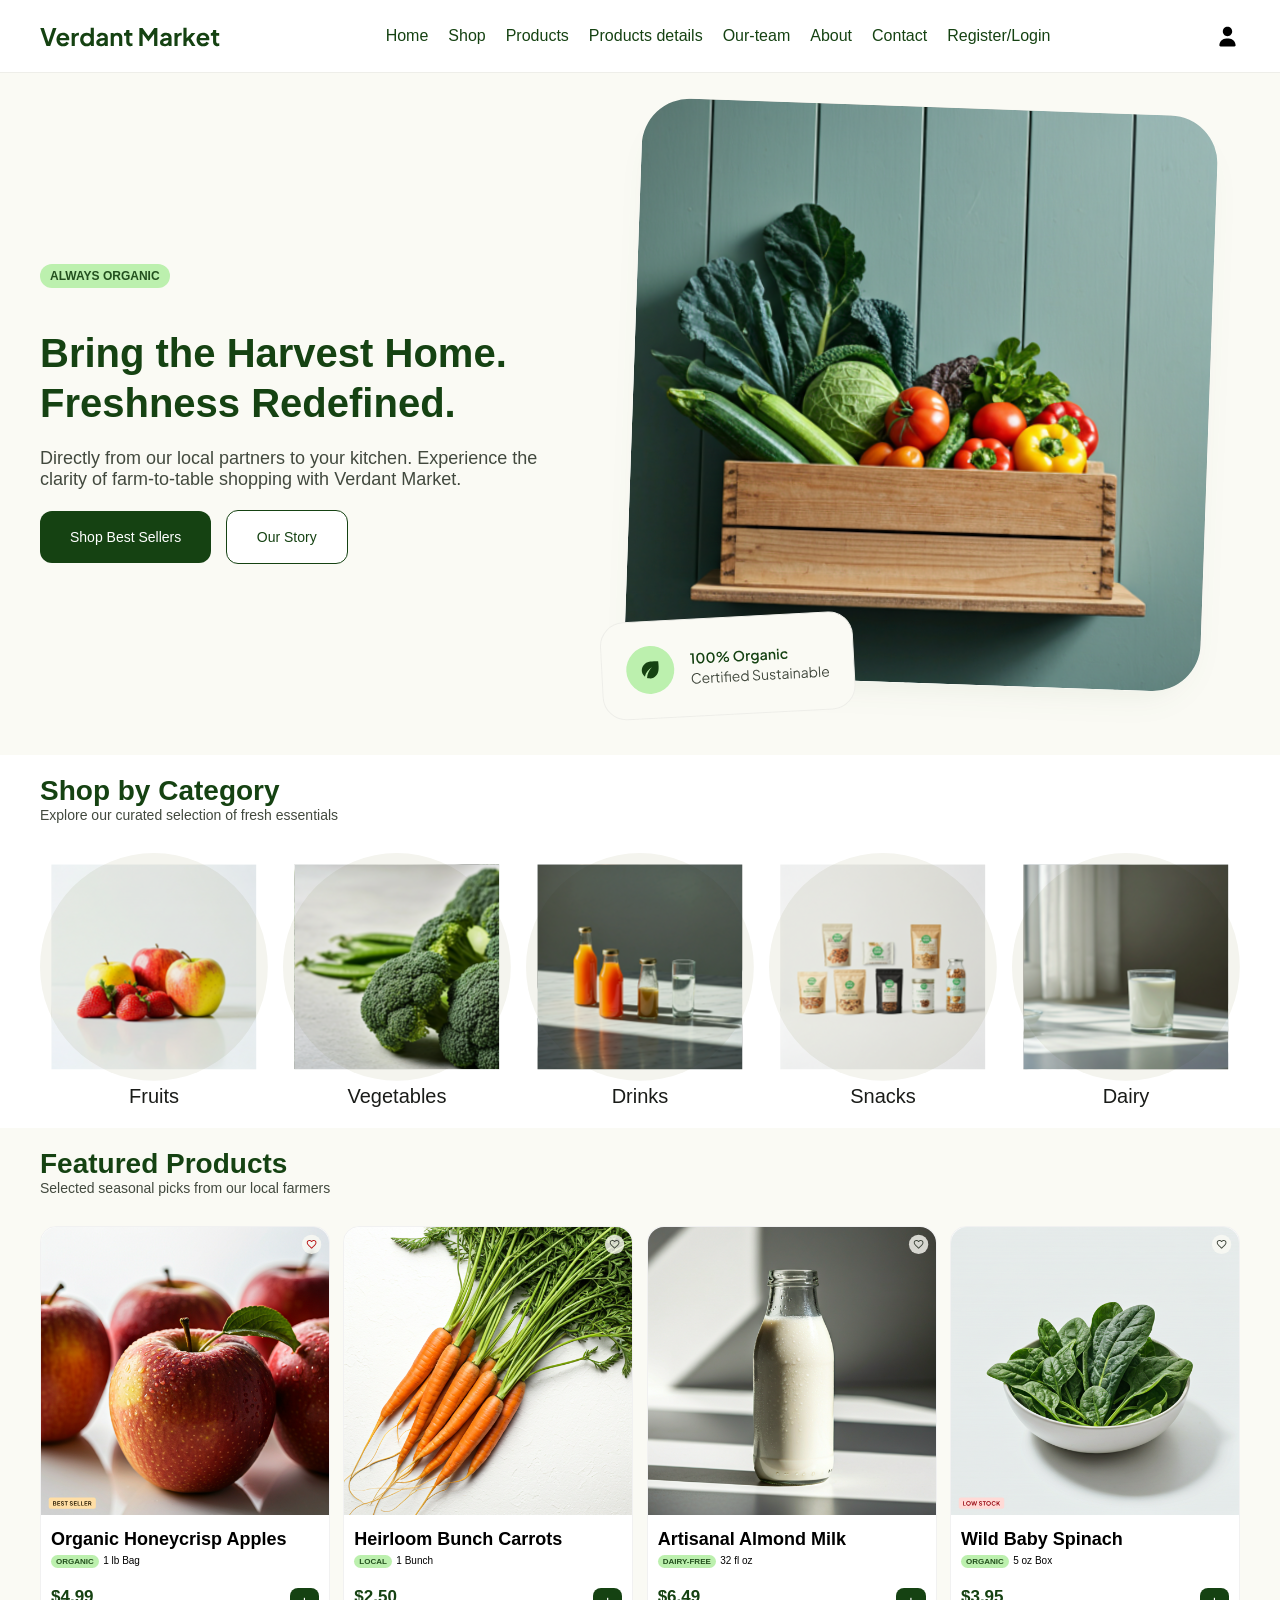
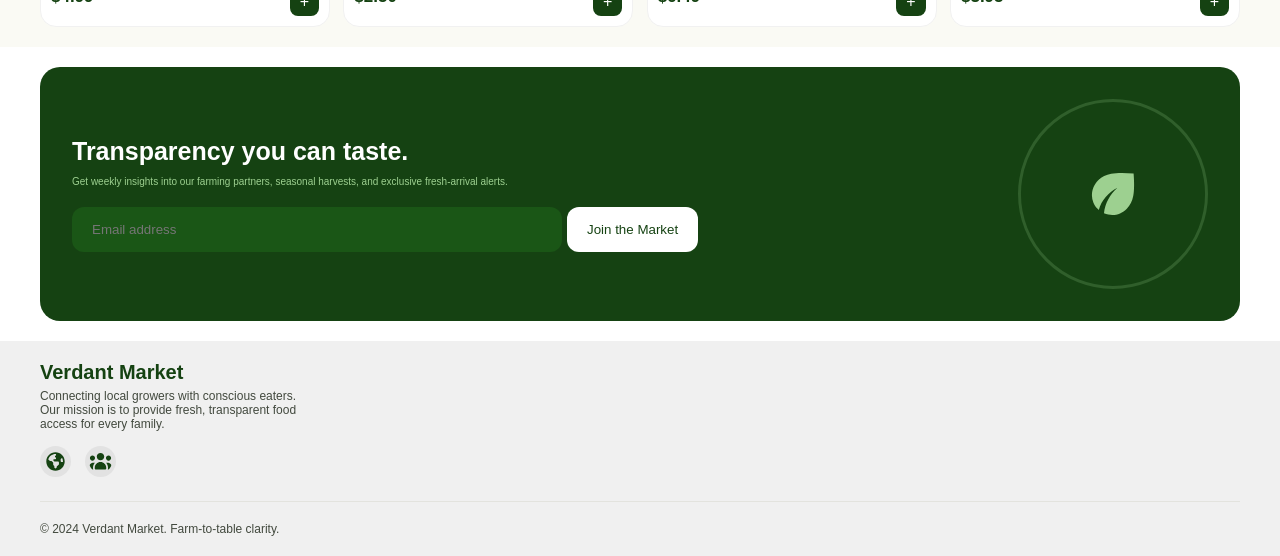
==== commit 6fe8a88a: "Сделал всё" ====
--- a/index.html
+++ b/index.html
@@ -5,6 +5,7 @@
     <meta name="viewport" content="width=device-width, initial-scale=1.0" />
     <title>Document</title>
     <link rel="stylesheet" href="./style.css" />
+    <link href="https://unpkg.com/aos@2.3.1/dist/aos.css" rel="stylesheet">
   </head>
   <body>
     <head>
@@ -15,9 +16,9 @@
           <a href="./shop.html" class="h2">Shop</a>
           <a href="./products.html" class="h2">Products</a>
           <a href="./products-details.html" class="h2">Products details</a>
-          <a href="./products.html" class="h2">Products</a>
-          <a href="" class="h2">About</a>
-          <a href="" class="h2">Contact</a>
+          <a href="./our-teams.html" class="h2">Our-team</a>
+          <a href="./about.html" class="h2">About</a>
+          <a href="./contact.html" class="h2">Contact</a>
           <a href="./register.html" class="h2">Register/Login</a>
         </div>
         <div class="r">
@@ -62,7 +63,7 @@
           <button class="p">Shop Best Sellers</button>
           <button class="p a">Our Story</button>
         </div>
-        <div>
+        <div data-aos="fade-left">
           <img src="./img/img1.svg" class="z2" alt="" />
         </div>
       </section>
@@ -198,5 +199,9 @@
         <h3 class="k2">© 2024 Verdant Market. Farm-to-table clarity.</h3>
       </section>
     </footer>
+    <script src="https://unpkg.com/aos@2.3.1/dist/aos.js"></script>
+    <script>
+  AOS.init();
+</script>
   </body>
 </html>
